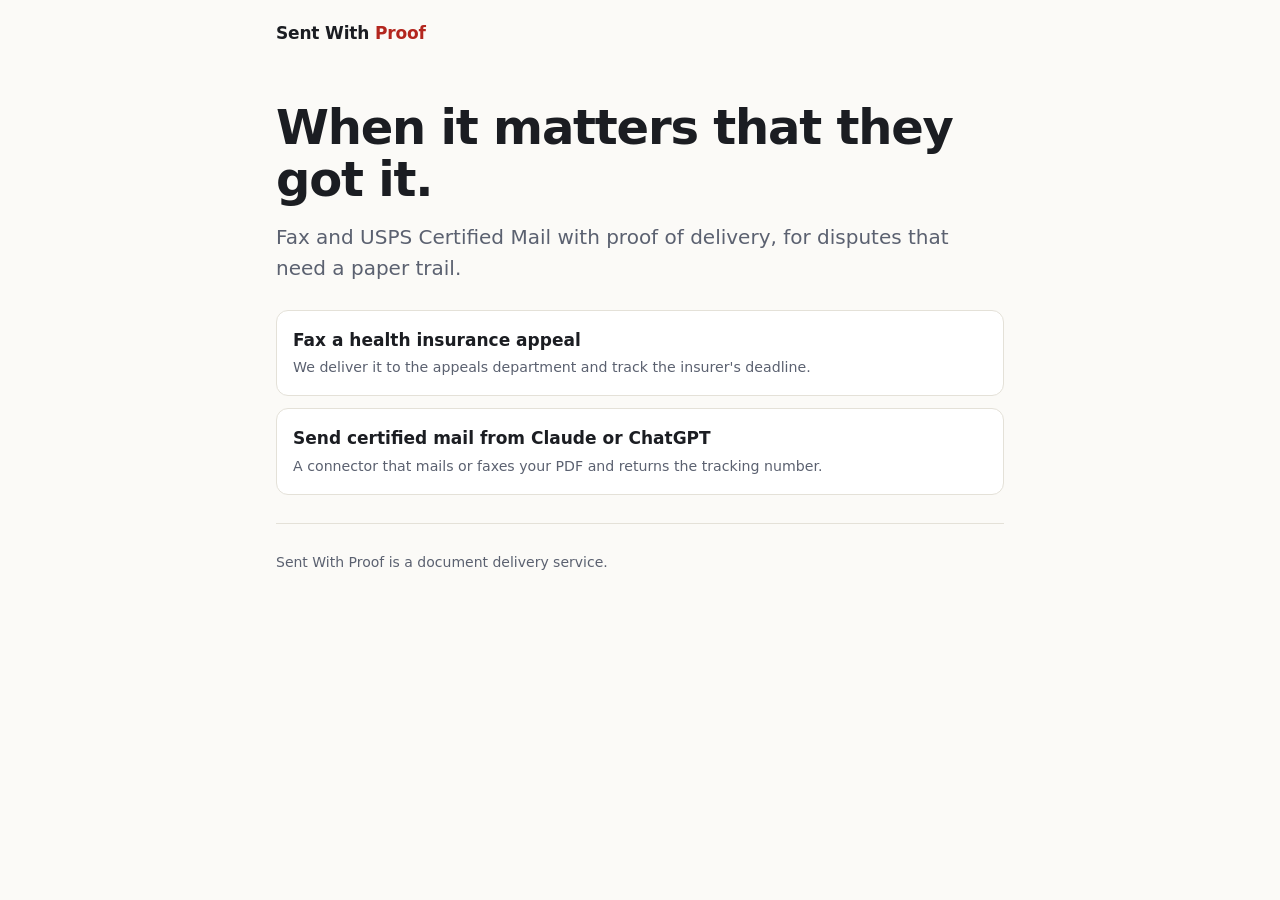
==== index.html @ 6967147c "Sent With Proof landing pages" ====
<!doctype html>
<html lang="en">
<head>
<meta charset="utf-8">
<meta name="viewport" content="width=device-width, initial-scale=1">
<title>Sent With Proof</title>
<meta name="description" content="Fax and certified mail with proof of delivery, for disputes that need a paper trail.">
<link rel="canonical" href="https://sentwithproof.com/">
<link rel="stylesheet" href="assets/site.css">
<script src="assets/config.js"></script>
</head>
<body data-variant="home">
<div class="wrap">
  <header class="top">
    <a class="brand" href="./">Sent With <span>Proof</span></a>
  </header>
  <main>
    <div class="hero">
      <h1>When it matters that they got it.</h1>
      <p class="lede">Fax and USPS Certified Mail with proof of delivery, for disputes that need a paper trail.</p>
      <div class="cards">
        <a href="appeal/"><b>Fax a health insurance appeal</b><small>We deliver it to the appeals department and track the insurer's deadline.</small></a>
        <a href="claude/"><b>Send certified mail from Claude or ChatGPT</b><small>A connector that mails or faxes your PDF and returns the tracking number.</small></a>
      </div>
    </div>
  </main>
  <footer>Sent With Proof is a document delivery service.</footer>
</div>
<script src="assets/site.js"></script>
</body>
</html>
---- assets/site.css ----
:root {
  --bg: #fbfaf7;
  --ink: #1b1d22;
  --muted: #5b6170;
  --line: #e4e1d8;
  --card: #ffffff;
  --accent: #0b5d4b;
  --accent-ink: #ffffff;
  --stamp: #b3261e;
}
@media (prefers-color-scheme: dark) {
  :root {
    --bg: #14161a;
    --ink: #eceae4;
    --muted: #a3a8b4;
    --line: #2b2f37;
    --card: #1c1f25;
    --accent: #39b594;
    --accent-ink: #08130f;
    --stamp: #ff8a80;
  }
}
* { box-sizing: border-box; }
html { -webkit-text-size-adjust: 100%; }
body {
  margin: 0;
  background: var(--bg);
  color: var(--ink);
  font: 17px/1.55 ui-sans-serif, system-ui, -apple-system, "Segoe UI", Roboto, Helvetica, Arial, sans-serif;
}
a { color: var(--accent); }
.wrap { max-width: 760px; margin: 0 auto; padding: 0 16px; }
header.top { padding: 20px 0; display: flex; justify-content: space-between; align-items: center; }
.brand { font-weight: 700; letter-spacing: -0.01em; text-decoration: none; color: var(--ink); }
.brand span { color: var(--stamp); }
.tag { font-size: 13px; color: var(--muted); border: 1px solid var(--line); border-radius: 999px; padding: 3px 10px; }
.hero { padding: 36px 0 28px; }
h1 { font-size: clamp(32px, 6vw, 48px); line-height: 1.08; letter-spacing: -0.025em; margin: 0 0 16px; }
.lede { font-size: 20px; color: var(--muted); margin: 0 0 26px; max-width: 34em; }
.cta-row { display: flex; flex-wrap: wrap; gap: 14px; align-items: center; }
button.cta {
  appearance: none; border: 0; cursor: pointer;
  background: var(--accent); color: var(--accent-ink);
  font: inherit; font-weight: 650; font-size: 18px;
  padding: 14px 22px; border-radius: 10px;
}
button.cta:hover { filter: brightness(1.08); }
button.cta:focus-visible, input:focus-visible { outline: 3px solid var(--stamp); outline-offset: 2px; }
.cta-note { color: var(--muted); font-size: 15px; }
section { padding: 26px 0; border-top: 1px solid var(--line); }
h2 { font-size: 24px; letter-spacing: -0.015em; margin: 0 0 14px; }
ol.steps { list-style: none; padding: 0; margin: 0; display: grid; gap: 12px; counter-reset: s; }
ol.steps li {
  counter-increment: s; background: var(--card); border: 1px solid var(--line);
  border-radius: 12px; padding: 14px 16px 14px 54px; position: relative;
}
ol.steps li::before {
  content: counter(s); position: absolute; left: 16px; top: 14px;
  width: 26px; height: 26px; border-radius: 50%;
  background: var(--accent); color: var(--accent-ink);
  font-weight: 700; font-size: 14px; display: grid; place-items: center;
}
ol.steps b { display: block; }
ol.steps span { color: var(--muted); }
table.price { width: 100%; border-collapse: collapse; background: var(--card); border: 1px solid var(--line); border-radius: 12px; overflow: hidden; }
table.price td { padding: 12px 16px; border-top: 1px solid var(--line); }
table.price tr:first-child td { border-top: 0; }
table.price td:last-child { text-align: right; font-weight: 650; white-space: nowrap; }
details { border-top: 1px solid var(--line); padding: 12px 0; }
details:first-of-type { border-top: 0; }
summary { cursor: pointer; font-weight: 600; }
details p { color: var(--muted); margin: 8px 0 0; }
footer { padding: 28px 0 48px; color: var(--muted); font-size: 14px; border-top: 1px solid var(--line); }
.receipt {
  font: 13px/1.5 ui-monospace, SFMono-Regular, Menlo, Consolas, monospace;
  background: var(--card); border: 1px dashed var(--line); border-radius: 10px;
  padding: 14px 16px; margin-top: 26px; color: var(--muted); overflow-x: auto; white-space: pre;
}
.receipt b { color: var(--stamp); font-weight: 700; }

/* waitlist dialog */
dialog { border: 1px solid var(--line); border-radius: 14px; background: var(--card); color: var(--ink); padding: 0; width: min(440px, calc(100vw - 32px)); }
dialog::backdrop { background: rgba(0, 0, 0, 0.5); }
.dlg { padding: 22px; }
.dlg h3 { margin: 0 0 8px; font-size: 22px; letter-spacing: -0.01em; }
.dlg p { margin: 0 0 14px; color: var(--muted); }
.dlg label { font-size: 14px; font-weight: 600; display: block; margin-bottom: 6px; }
.dlg input[type="email"] {
  width: 100%; font: inherit; padding: 12px; border-radius: 9px;
  border: 1px solid var(--line); background: var(--bg); color: var(--ink);
}
.dlg .row { display: flex; gap: 10px; margin-top: 14px; }
.dlg button.cta { flex: 1; font-size: 16px; padding: 12px; }
.dlg button.ghost { appearance: none; background: none; border: 1px solid var(--line); color: var(--muted); font: inherit; border-radius: 10px; padding: 12px 14px; cursor: pointer; }
.dlg .fine { font-size: 13px; margin-top: 12px; }
.hp { position: absolute; left: -9999px; }
.cards { display: grid; gap: 12px; }
.cards a { display: block; background: var(--card); border: 1px solid var(--line); border-radius: 12px; padding: 16px; text-decoration: none; color: var(--ink); }
.cards a small { display: block; color: var(--muted); margin-top: 4px; }
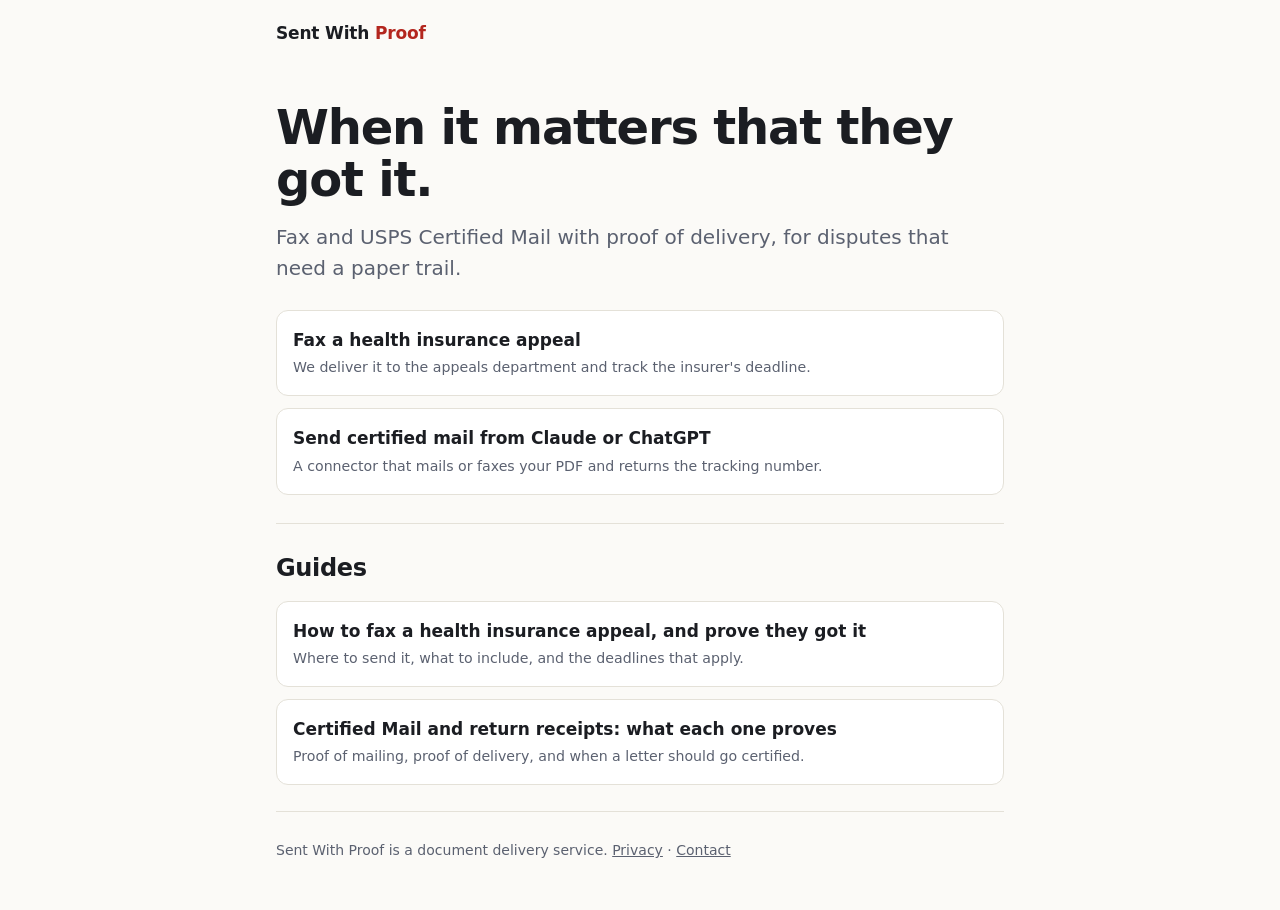
==== commit 4a5e9dd1: "Add privacy and contact page, two guides, and search basics Privacy/contact page linked from every f" ====
--- a/index.html
+++ b/index.html
@@ -3,10 +3,19 @@
 <head>
 <meta charset="utf-8">
 <meta name="viewport" content="width=device-width, initial-scale=1">
-<title>Sent With Proof</title>
+<title>Sent With Proof: fax and certified mail with proof of delivery</title>
 <meta name="description" content="Fax and certified mail with proof of delivery, for disputes that need a paper trail.">
 <link rel="canonical" href="https://sentwithproof.com/">
+<meta property="og:title" content="Sent With Proof">
+<meta property="og:description" content="Fax and USPS Certified Mail with proof of delivery, for disputes that need a paper trail.">
+<meta property="og:type" content="website">
+<link rel="icon" href="favicon.svg" type="image/svg+xml">
+<meta property="og:image" content="https://sentwithproof.com/assets/og.png">
+<meta name="twitter:card" content="summary_large_image">
 <link rel="stylesheet" href="assets/site.css">
+<script type="application/ld+json">
+{"@context": "https://schema.org", "@graph": [{"@type": "Organization", "name": "Sent With Proof", "url": "https://sentwithproof.com/", "email": "hello@sentwithproof.com", "logo": "https://sentwithproof.com/assets/og.png"}, {"@type": "WebSite", "name": "Sent With Proof", "url": "https://sentwithproof.com/"}]}
+</script>
 <script src="assets/config.js"></script>
 </head>
 <body data-variant="home">
@@ -23,8 +32,15 @@
         <a href="claude/"><b>Send certified mail from Claude or ChatGPT</b><small>A connector that mails or faxes your PDF and returns the tracking number.</small></a>
       </div>
     </div>
+    <section>
+      <h2>Guides</h2>
+      <div class="cards">
+        <a href="guides/fax-insurance-appeal/"><b>How to fax a health insurance appeal, and prove they got it</b><small>Where to send it, what to include, and the deadlines that apply.</small></a>
+        <a href="guides/certified-mail-return-receipt/"><b>Certified Mail and return receipts: what each one proves</b><small>Proof of mailing, proof of delivery, and when a letter should go certified.</small></a>
+      </div>
+    </section>
   </main>
-  <footer>Sent With Proof is a document delivery service.</footer>
+  <footer>Sent With Proof is a document delivery service. <a href="privacy/">Privacy</a> · <a href="mailto:hello@sentwithproof.com">Contact</a></footer>
 </div>
 <script src="assets/site.js"></script>
 </body>
--- a/assets/site.css
+++ b/assets/site.css
@@ -97,3 +97,20 @@
 .cards { display: grid; gap: 12px; }
 .cards a { display: block; background: var(--card); border: 1px solid var(--line); border-radius: 12px; padding: 16px; text-decoration: none; color: var(--ink); }
 .cards a small { display: block; color: var(--muted); margin-top: 4px; }
+
+@media (max-width: 480px) {
+  .receipt { font-size: 12px; padding: 12px 12px; }
+}
+
+a.cta {
+  display: inline-block; text-decoration: none;
+  background: var(--accent); color: var(--accent-ink);
+  font-weight: 650; font-size: 18px; padding: 14px 22px; border-radius: 10px;
+}
+a.cta:hover { filter: brightness(1.08); }
+.prose p, .prose li { max-width: 40em; }
+.prose ul { padding-left: 1.2em; }
+.prose li { margin: 6px 0; }
+.prose h1 { font-size: clamp(30px, 5.4vw, 42px); }
+footer a { color: inherit; }
+.more { color: var(--muted); font-size: 15px; margin-top: 14px; }
